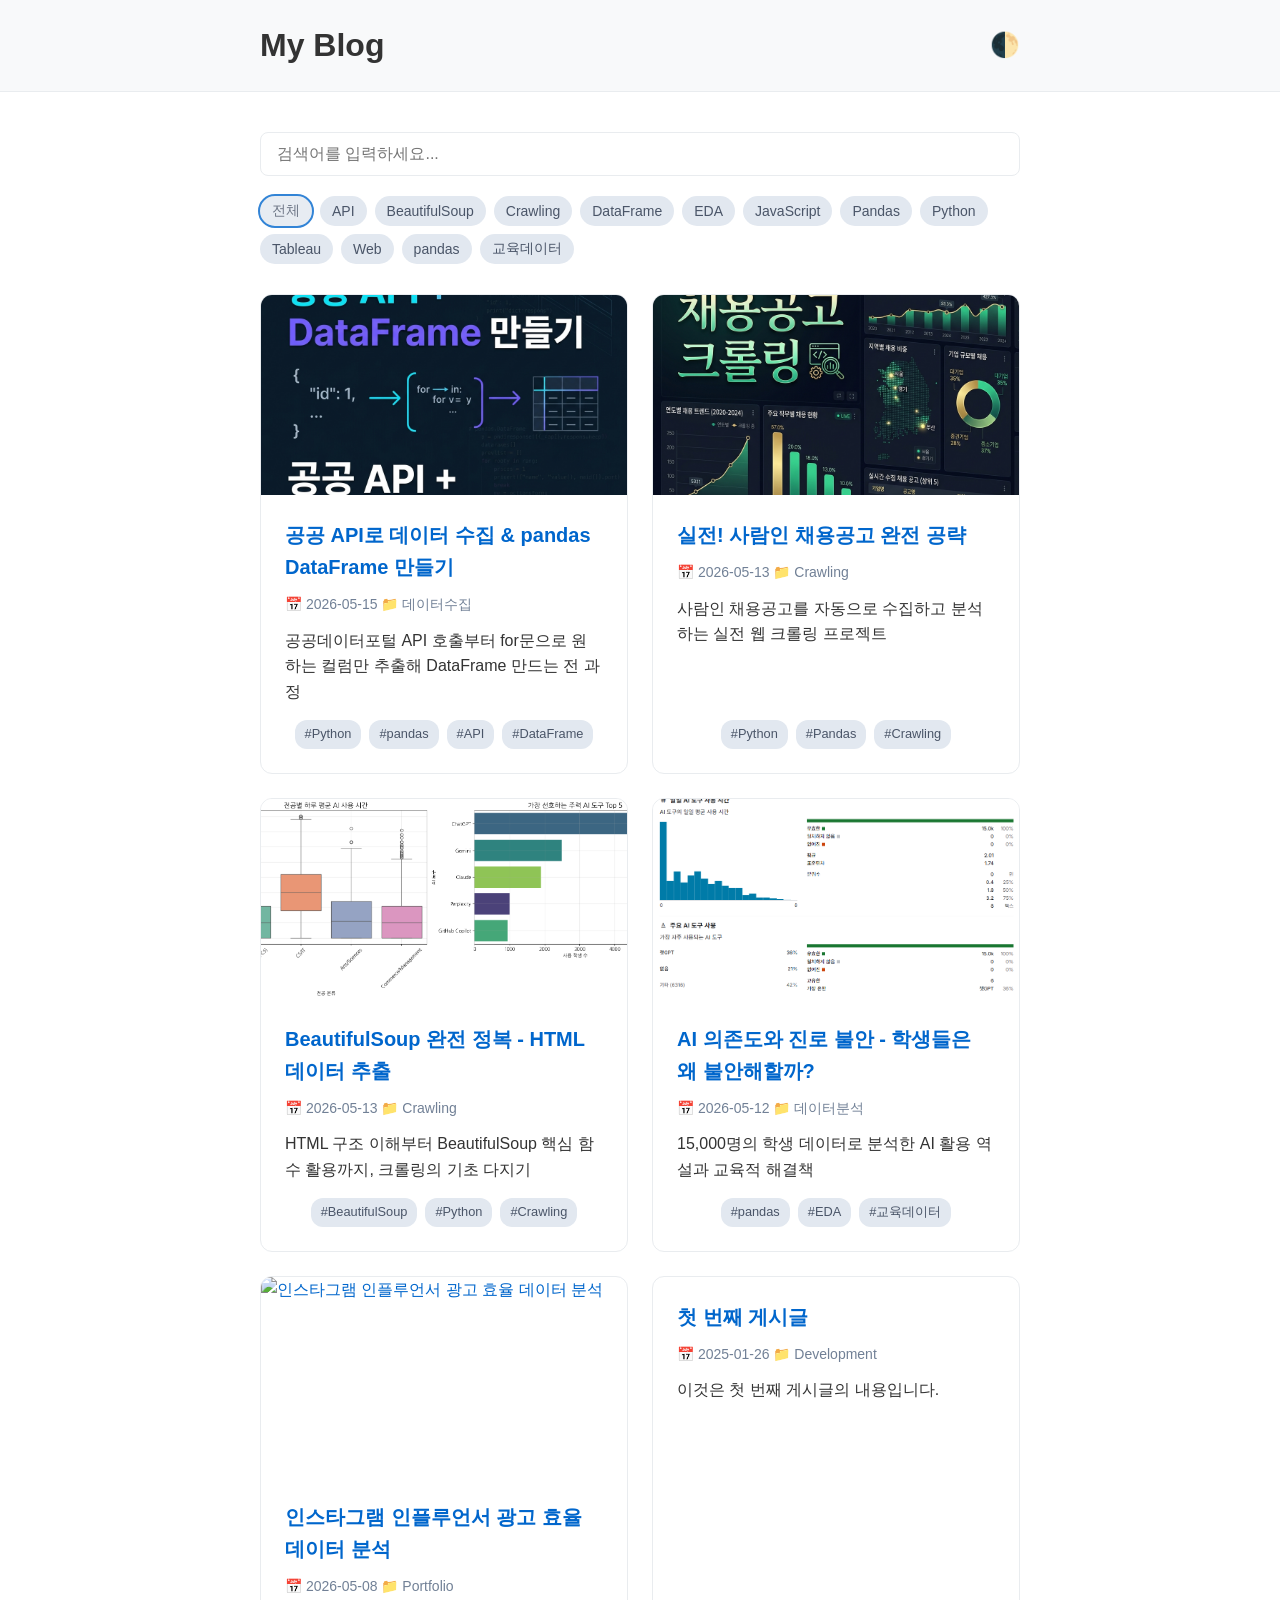
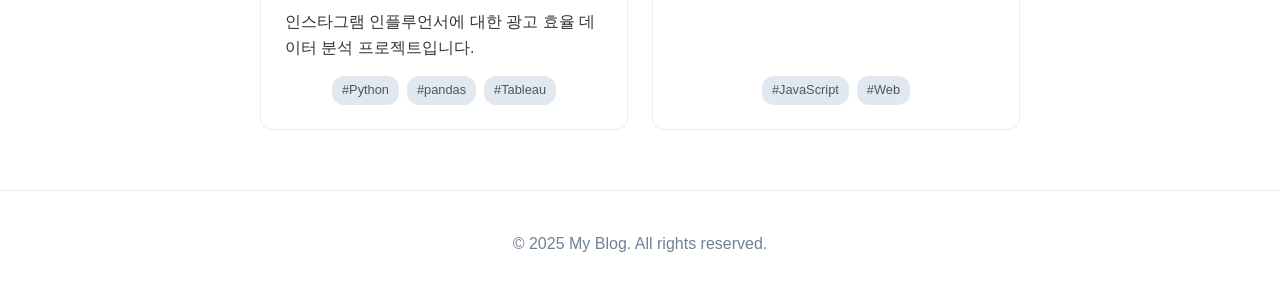
==== index.html @ 605ac767 "feat: Add AI Chatbot widget to index and post pages" ====
<!DOCTYPE html>
<html lang="ko">
<head>
  <meta charset="UTF-8">
  <meta name="viewport" content="width=device-width, initial-scale=1.0">
  <title>Developer Blog</title>
  <link rel="stylesheet" href="css/style.css">
</head>
<body>
  <header>
    <div class="container header-container">
      <h1><a href="index.html">My Blog</a></h1>
      <nav>
        <button id="theme-toggle" aria-label="Toggle dark mode">
          <span class="icon">🌓</span>
        </button>
      </nav>
    </div>
  </header>

  <main class="container">
    <div class="search-container">
      <input type="text" id="search-input" placeholder="검색어를 입력하세요...">
    </div>
    
    <div class="filters">
      <div id="tag-filters"></div>
    </div>

    <section id="post-list" class="post-list">
      <!-- 게시글 목록이 여기에 동적으로 렌더링됩니다 -->
      <p>게시글을 불러오는 중...</p>
    </section>
  </main>

  <footer>
    <div class="container">
      <p>&copy; 2025 My Blog. All rights reserved.</p>
    </div>
  </footer>

  <script src="js/theme.js"></script>
  <script src="js/search.js"></script>
  <script src="js/app.js"></script>

  <!-- ===== 포트폴리오 AI 챗봇 ===== -->
  <script>
    window.ChatWidgetConfig = {
      webhook: {
        url: 'https://dangdany.app.n8n.cloud/webhook/chat'
      },
      branding: {
        name: 'dang AI',
        welcomeText: '안녕하세요! 저에 대해 궁금한 점을 물어보세요 😊',
        responseTimeText: '잠시 후 답변드릴게요'
      },
      style: {
        primaryColor: '#5c6bc0',
        position: 'right'
      }
    };
  </script>
  <script src="https://cdn.jsdelivr.net/gh/juansebsol/n8n-chatbot-template@latest/chat-widget.js"></script>
</body>
</html>
---- css/style.css ----
:root {
  --bg-color: #ffffff;
  --text-color: #333333;
  --link-color: #0066cc;
  --header-bg: #f8f9fa;
  --border-color: #e9ecef;
  --card-bg: #ffffff;
  --tag-bg: #e2e8f0;
  --tag-text: #4a5568;
}

[data-theme='dark'] {
  --bg-color: #1a202c;
  --text-color: #e2e8f0;
  --link-color: #63b3ed;
  --header-bg: #2d3748;
  --border-color: #4a5568;
  --card-bg: #2d3748;
  --tag-bg: #4a5568;
  --tag-text: #e2e8f0;
}

* {
  box-sizing: border-box;
  margin: 0;
  padding: 0;
}

body {
  font-family: 'Inter', -apple-system, BlinkMacSystemFont, 'Segoe UI', Roboto, Helvetica, Arial, sans-serif;
  background-color: var(--bg-color);
  color: var(--text-color);
  line-height: 1.6;
  transition: background-color 0.3s ease, color 0.3s ease;
}

a {
  color: var(--link-color);
  text-decoration: none;
}

a:hover {
  text-decoration: underline;
}

.container {
  max-width: 800px;
  margin: 0 auto;
  padding: 0 20px;
}

/* Header */
header {
  background-color: var(--header-bg);
  border-bottom: 1px solid var(--border-color);
  padding: 20px 0;
  margin-bottom: 40px;
}

.header-container {
  display: flex;
  justify-content: space-between;
  align-items: center;
}

header h1 a {
  color: var(--text-color);
  text-decoration: none;
}

#theme-toggle {
  background: none;
  border: none;
  cursor: pointer;
  font-size: 1.5rem;
}

/* Main */
main {
  min-height: calc(100vh - 200px);
}

.search-container {
  margin-bottom: 20px;
}

#search-input {
  width: 100%;
  padding: 12px 16px;
  font-size: 1rem;
  border: 1px solid var(--border-color);
  border-radius: 8px;
  background-color: var(--card-bg);
  color: var(--text-color);
}

.filters {
  margin-bottom: 30px;
}

#tag-filters {
  display: flex;
  flex-wrap: wrap;
  gap: 8px;
}

.tag-btn {
  background-color: var(--tag-bg);
  color: var(--tag-text);
  border: none;
  padding: 6px 12px;
  border-radius: 16px;
  cursor: pointer;
  font-size: 0.875rem;
  transition: opacity 0.2s;
}

.tag-btn:hover, .tag-btn.active {
  opacity: 0.8;
  outline: 2px solid var(--link-color);
}

/* Post List */
.post-list {
  display: grid;
  grid-template-columns: repeat(auto-fill, minmax(320px, 1fr));
  gap: 24px;
}

.post-card {
  background-color: var(--card-bg);
  border: 1px solid var(--border-color);
  border-radius: 12px;
  overflow: hidden;
  display: flex;
  flex-direction: column;
  transition: transform 0.2s, box-shadow 0.2s;
}

.post-card:hover {
  transform: translateY(-4px);
  box-shadow: 0 10px 20px rgba(0,0,0,0.1);
}

.post-thumbnail-link {
  display: block;
  width: 100%;
  height: 200px;
  overflow: hidden;
}

.post-thumbnail {
  width: 100%;
  height: 100%;
  object-fit: cover;
  transition: transform 0.3s;
}

.post-card:hover .post-thumbnail {
  transform: scale(1.05);
}

.post-card-content {
  padding: 24px;
  display: flex;
  flex-direction: column;
  flex-grow: 1;
}

.post-card h2 {
  margin-bottom: 10px;
  font-size: 1.25rem;
}

.post-card .meta {
  font-size: 0.875rem;
  color: #718096;
  margin-bottom: 12px;
}

.post-card .excerpt {
  margin-bottom: 16px;
  flex-grow: 1;
}

/* Post Detail */
.post-header {
  margin-bottom: 40px;
  text-align: center;
}

.post-header h1 {
  font-size: 2.5rem;
  margin-bottom: 16px;
}

.post-meta {
  color: #718096;
  margin-bottom: 16px;
}

.tags {
  display: flex;
  justify-content: center;
  gap: 8px;
}

.tag {
  background-color: var(--tag-bg);
  color: var(--tag-text);
  padding: 4px 10px;
  border-radius: 12px;
  font-size: 0.8rem;
}

/* Markdown Content Styles */
.markdown-body {
  font-size: 1.1rem;
  line-height: 1.8;
}

.markdown-body h2, .markdown-body h3 {
  margin-top: 2em;
  margin-bottom: 1em;
}

.markdown-body p {
  margin-bottom: 1.5em;
}

.markdown-body code:not([class*="language-"]) {
  background-color: var(--card-bg);
  padding: 0.2em 0.4em;
  border-radius: 4px;
  border: 1px solid var(--border-color);
  font-size: 0.9em;
}

.markdown-body pre {
  border-radius: 8px;
  margin-bottom: 1.5em;
}

.markdown-body img {
  max-width: 100%;
  border-radius: 8px;
}

.markdown-body blockquote {
  border-left: 4px solid var(--link-color);
  padding-left: 1em;
  color: #718096;
  margin-bottom: 1.5em;
}

/* Comments */
.comments-section {
  margin-top: 60px;
  padding-top: 40px;
  border-top: 1px solid var(--border-color);
}

/* Footer */
footer {
  text-align: center;
  padding: 40px 0;
  margin-top: 60px;
  border-top: 1px solid var(--border-color);
  color: #718096;
}
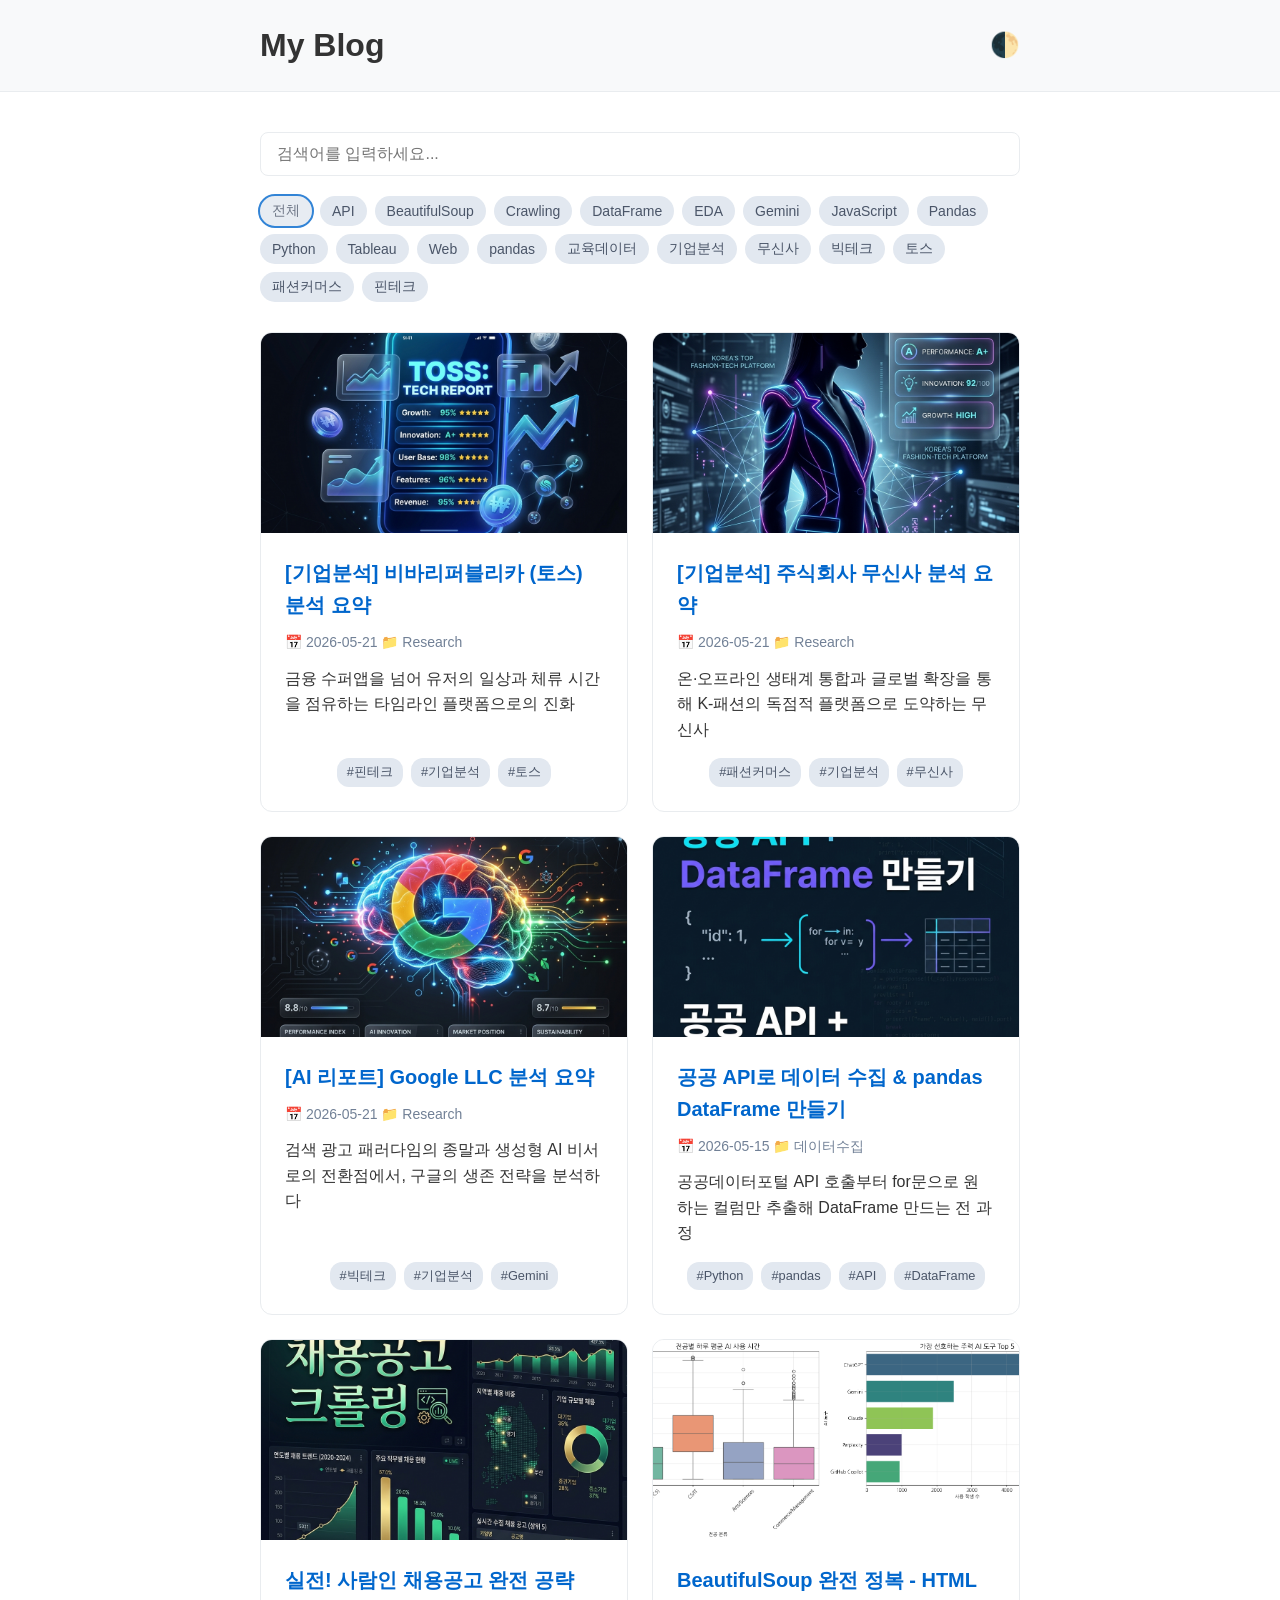
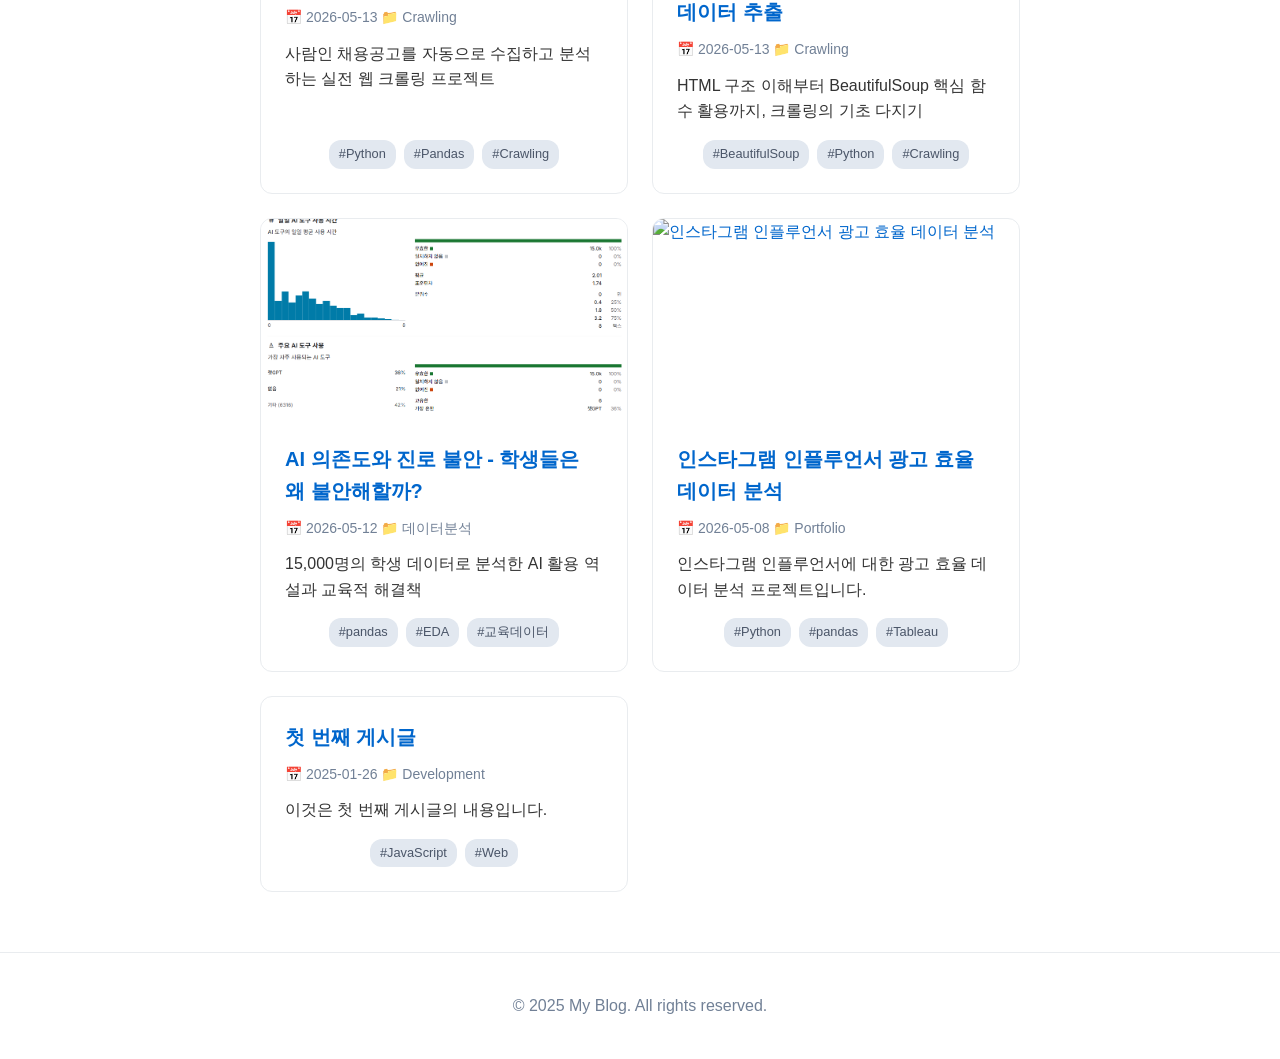
==== commit b4bfe555: "feat: update n8n chatbot webhook URL to new workflow" ====
--- a/index.html
+++ b/index.html
@@ -43,13 +43,14 @@
   <script src="js/search.js"></script>
   <script src="js/app.js"></script>
 
-  <!-- ===== 포트폴리오 AI 챗봇 ===== -->
+  <!-- ===== 포트폴리오 AI 챗봇 (테스트) ===== -->
   <script>
     window.ChatWidgetConfig = {
       webhook: {
-        url: 'https://dangdany.app.n8n.cloud/webhook/chat'
+        url: 'https://dangdany.app.n8n.cloud/webhook-test/portfolio-ai-agent/chat'
       },
       branding: {
+        logo: 'https://github.com/Dani-dong.png',
         name: 'dang AI',
         welcomeText: '안녕하세요! 저에 대해 궁금한 점을 물어보세요 😊',
         responseTimeText: '잠시 후 답변드릴게요'
--- a/css/style.css
+++ b/css/style.css
@@ -7,6 +7,15 @@
   --card-bg: #ffffff;
   --tag-bg: #e2e8f0;
   --tag-text: #4a5568;
+
+  /* ===== Chatbot Style Variables ===== */
+  --chat--window--width: 600px;
+  --chat--window--height: 800px;
+  --chat--toggle--size: 70px;
+  --chat--message--font-size: 16px;
+  --chat--header--height: 60px;
+  --chat--textarea--height: 60px;
+  --chat--input--font-size: 15px;
 }
 
 [data-theme='dark'] {
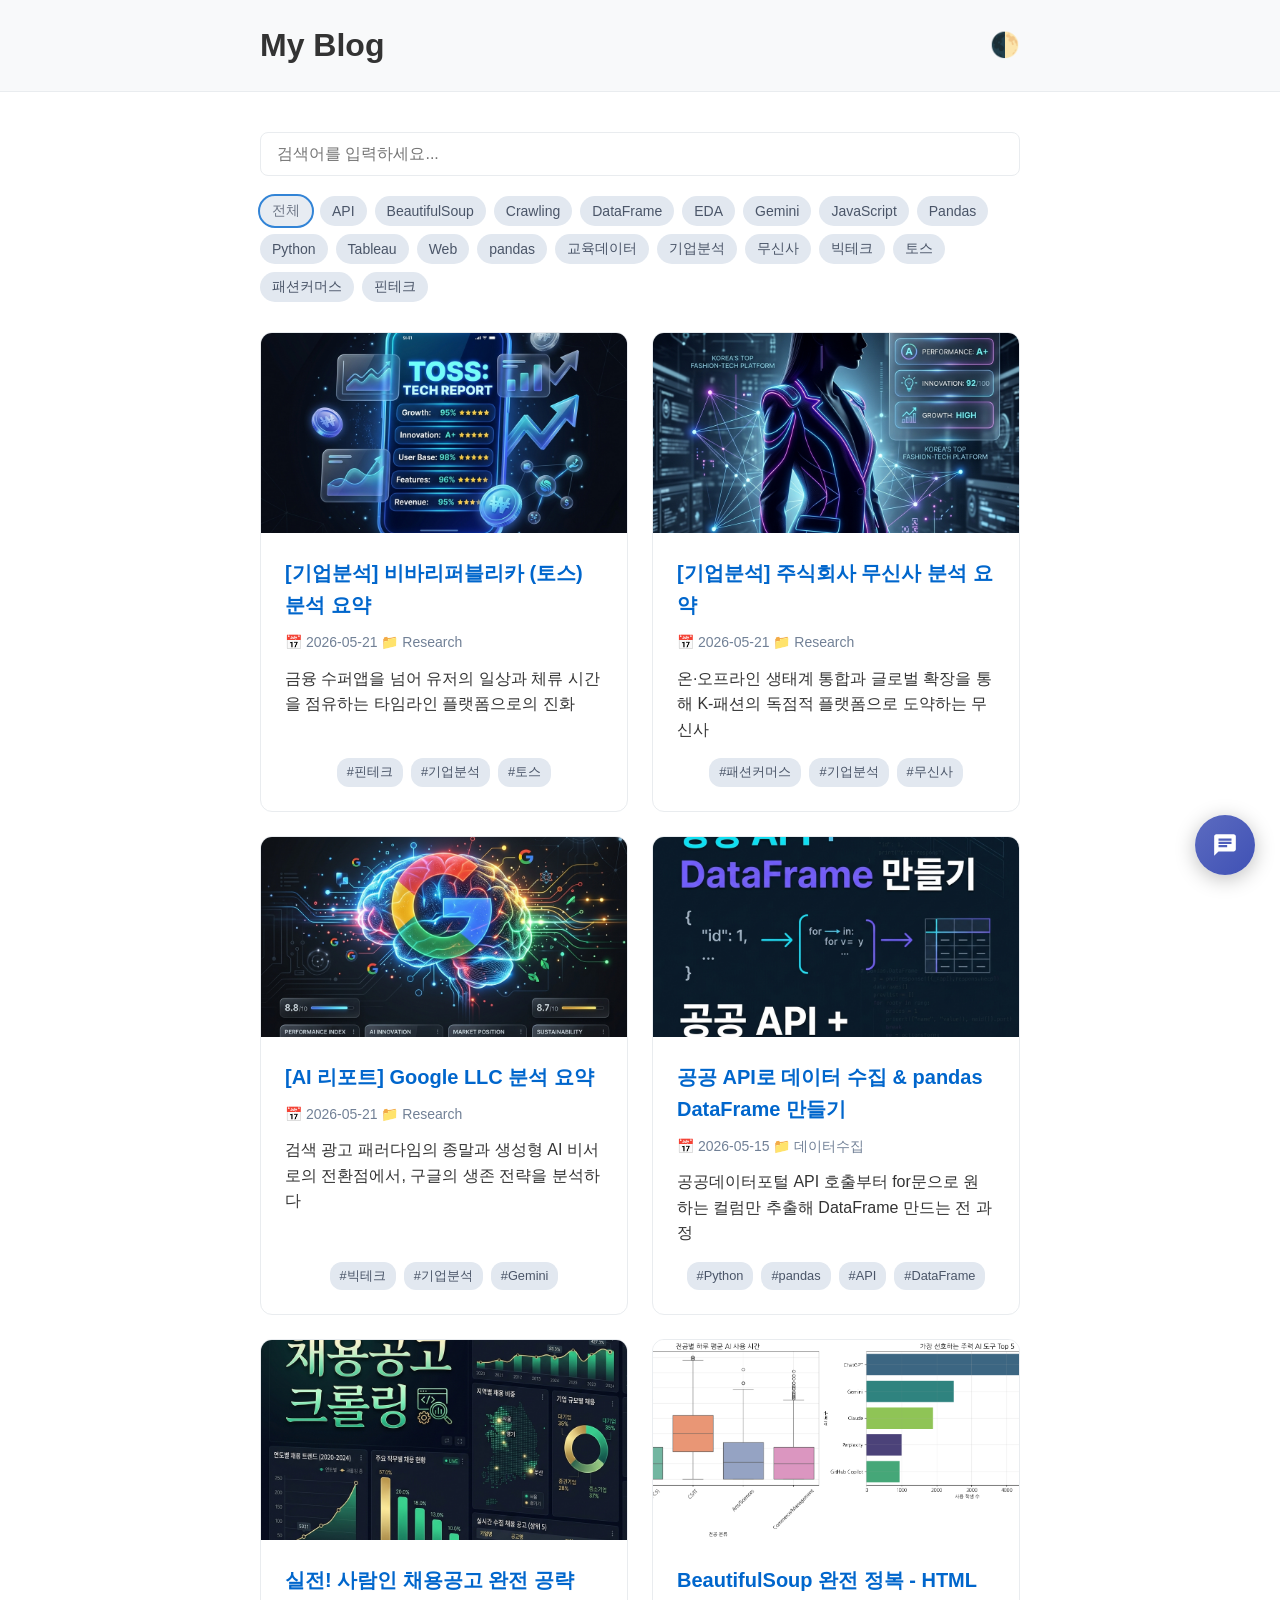
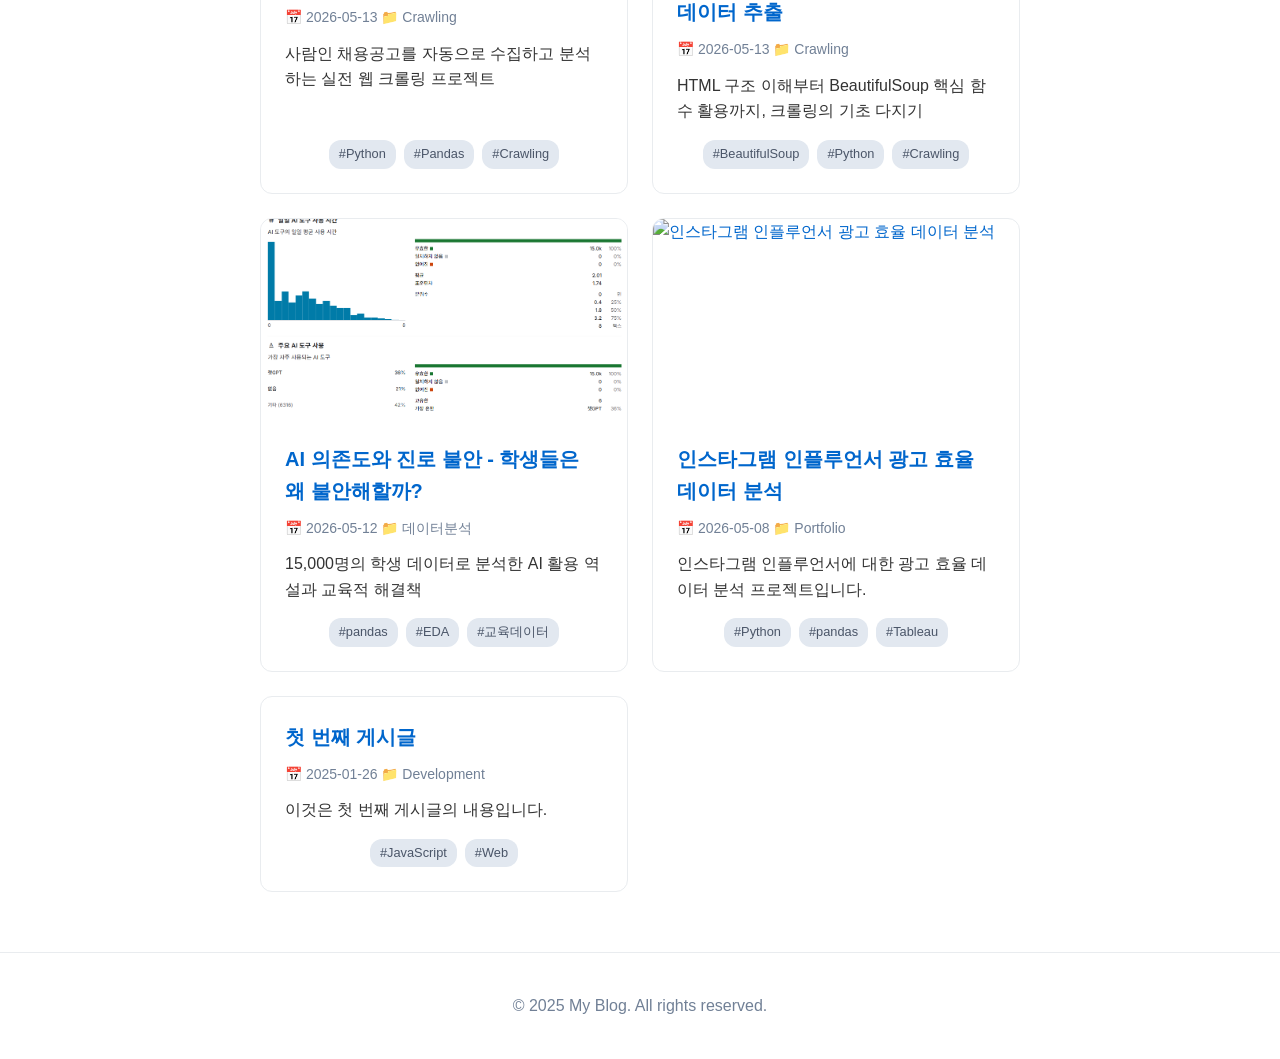
==== commit e7515d52: "feat: replace third-party chatbot script with native custom robust chat widget" ====
--- a/index.html
+++ b/index.html
@@ -61,6 +61,6 @@
       }
     };
   </script>
-  <script src="https://cdn.jsdelivr.net/gh/juansebsol/n8n-chatbot-template@latest/chat-widget.js"></script>
+  <script src="js/chat.js"></script>
 </body>
 </html>
